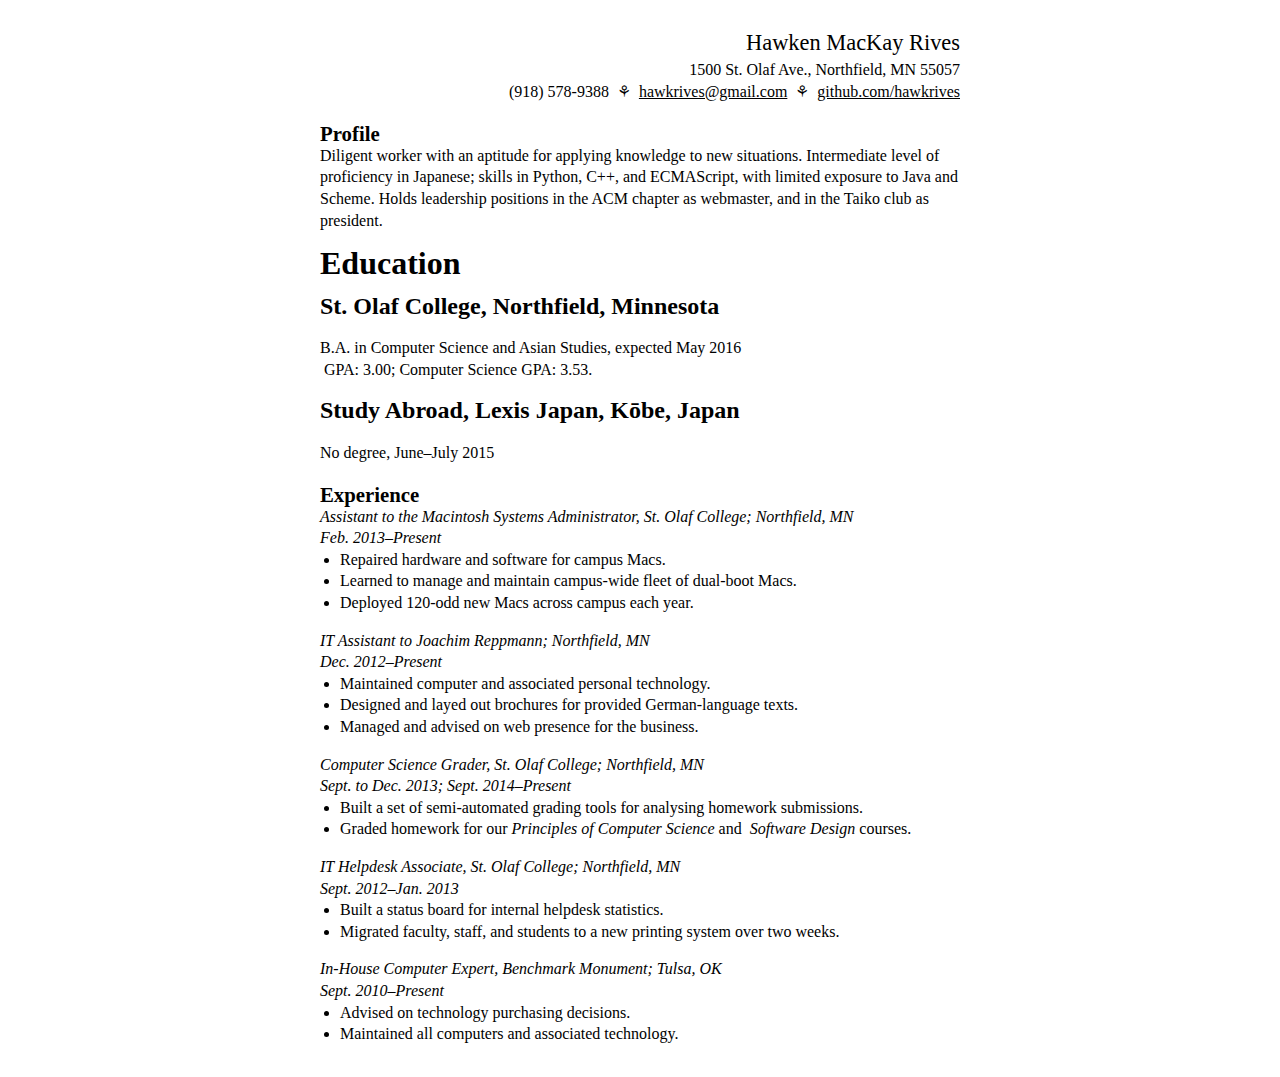
==== resume/index.html @ a1de27e5 "move education to the beginning" ====
<!doctype html>
<html lang='en-us' dir='ltr'>
<head>
	<meta charset='utf-8'>
	<title>Resumé – Hawken MacKay Rives</title>
	<meta name='viewport' content='width=device-width, initial-scale=1'>
	<style>
	body {
		font-family: Georgia, serif;
		font-size: 16px;

		max-width: 40em;
		margin: 2em auto;
		padding: 0 2em;
		line-height: 1.35em;

		-webkit-hyphens: auto;
		hyphens: auto;
	}

	p {
		margin: 0;
	}
	a {
		color: currentColor;
	}

	#header {
		text-align: right;
	}
	#header h1 {
		font-size: 1.4em;
		font-weight: normal;
		margin-top: 0;
		margin-bottom: 0.25em;
	}
	#header p {
		margin: 0;
	}
	#header span + span::before {
		content: '⚘';
		padding: 0 0.5em;
	}

	section > h2 {
		-webkit-font-feature-settings: 'smcp';  /* stable chrome and opera */
		font-feature-settings: 'smcp';

		font-size: 1.3em;
		margin-top: 1em;
		margin-bottom: 0;
	}

	article h1,
	article h2 {
		font-size: 1em;
		font-style: italic;
		font-weight: normal;
		margin: 0;
	}
	article ul {
		margin: 0;
		padding-left: 20px;
	}
	article + article {
		margin-top: 1em;
	}
	</style>
</head>
<body>
	<header id='header'>
		<h1>Hawken MacKay Rives</h1>
		<p>1500 St. Olaf Ave., Northfield, MN 55057</p>
		<p><span>(918) 578-9388</span><span><a href='mailto:hawkrives@gmail.com'>hawkrives@gmail.com</a></span><span><a href='https://www.github.com/hawkrives'>github.com/hawkrives</a></span></p>
	</header>

	<section id='profile'>
		<h2>Profile</h2>
		<p>
			Diligent worker with an aptitude for applying knowledge to new situations. Intermediate level of proficiency in Japanese; skills in Python, C++, and ECMAScript, with limited exposure to Java and Scheme. Holds leadership positions in the ACM chapter as webmaster, and in the Taiko club as president.
		</p>
	</section>

	<section class='group' id='education'>
		<h1>Education</h1>

		<div class='entry'>
			<h2>St. Olaf College, Northfield, Minnesota </h2>
			<p>B.A. in Computer Science and Asian Studies, expected May 2016</p>
			<p> GPA: 3.00; Computer Science GPA: 3.53.</p>
		</div>

		<div class='entry'>
			<h2>Study Abroad, Lexis Japan, Kōbe, Japan </h2>
			<p>No degree, June–July 2015</p>
		</div>
	</section>

	<section id='experience'>
		<h2>Experience</h2>

		<article>
			<h1>Assistant to the Macintosh Systems Administrator, St. Olaf College; Northfield, MN</h1>
			<h2>Feb. 2013–Present</h2>
			<ul>
				<li>Repaired hardware and software for campus Macs.</li>
				<li>Learned to manage and maintain campus-wide fleet of dual-boot Macs.</li>
				<li>Deployed 120-odd new Macs across campus each year.</li>
			</ul>
		</article>

		<article>
			<h1>IT Assistant to Joachim Reppmann; Northfield, MN</h1>
			<h2>Dec. 2012–Present</h2>
			<ul>
				<li>Maintained computer and associated personal technology.</li>
				<li>Designed and layed out brochures for provided German-language texts.</li>
				<li>Managed and advised on web presence for the business.</li>
			</ul>
		</article>

		<article>
			<h1>Computer Science Grader, St. Olaf College; Northfield, MN</h1>
			<h2>Sept. to Dec. 2013; Sept. 2014–Present</h2>
			<ul>
				<li>Built a set of semi-automated grading tools for analysing homework submissions.</li>
				<li>Graded homework for our <em>Principles of Computer Science</em> and <em> Software Design</em> courses.</li>
			</ul>
		</article>

		<article>
			<h1>IT Helpdesk Associate, St. Olaf College; Northfield, MN</h1>
			<h2>Sept. 2012–Jan. 2013</h2>
			<ul>
				<li>Built a status board for internal helpdesk statistics.</li>
				<li>Migrated faculty, staff, and students to a new printing system over two weeks.</li>
			</ul>
		</article>

		<article>
			<h1>In-House Computer Expert, Benchmark Monument; Tulsa, OK</h1>
			<h2>Sept. 2010–Present</h2>
			<ul>
				<li>Advised on technology purchasing decisions.</li>
				<li>Maintained all computers and associated technology.</li>
			</ul>
		</article>
	</section>



	</section>
</body>
</html>
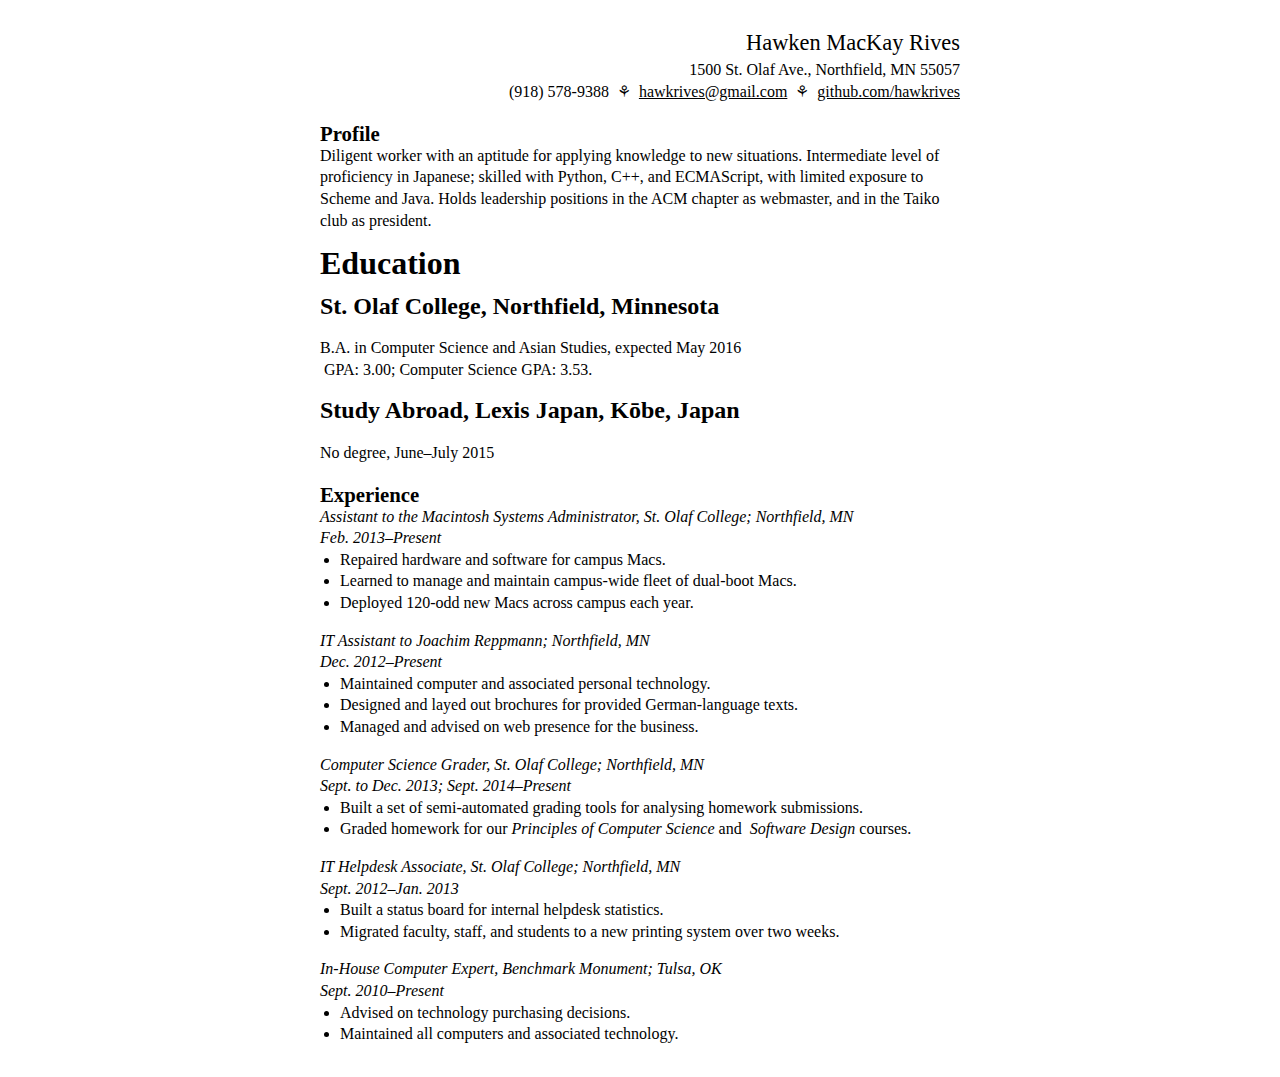
==== commit 8c506c97: "edit opening paragraph" ====
--- a/resume/index.html
+++ b/resume/index.html
@@ -77,7 +77,7 @@
 	<section id='profile'>
 		<h2>Profile</h2>
 		<p>
-			Diligent worker with an aptitude for applying knowledge to new situations. Intermediate level of proficiency in Japanese; skills in Python, C++, and ECMAScript, with limited exposure to Java and Scheme. Holds leadership positions in the ACM chapter as webmaster, and in the Taiko club as president.
+			Diligent worker with an aptitude for applying knowledge to new situations. Intermediate level of proficiency in Japanese; skilled with Python, C++, and ECMAScript, with limited exposure to Scheme and Java. Holds leadership positions in the ACM chapter as webmaster, and in the Taiko club as president.
 		</p>
 	</section>
 
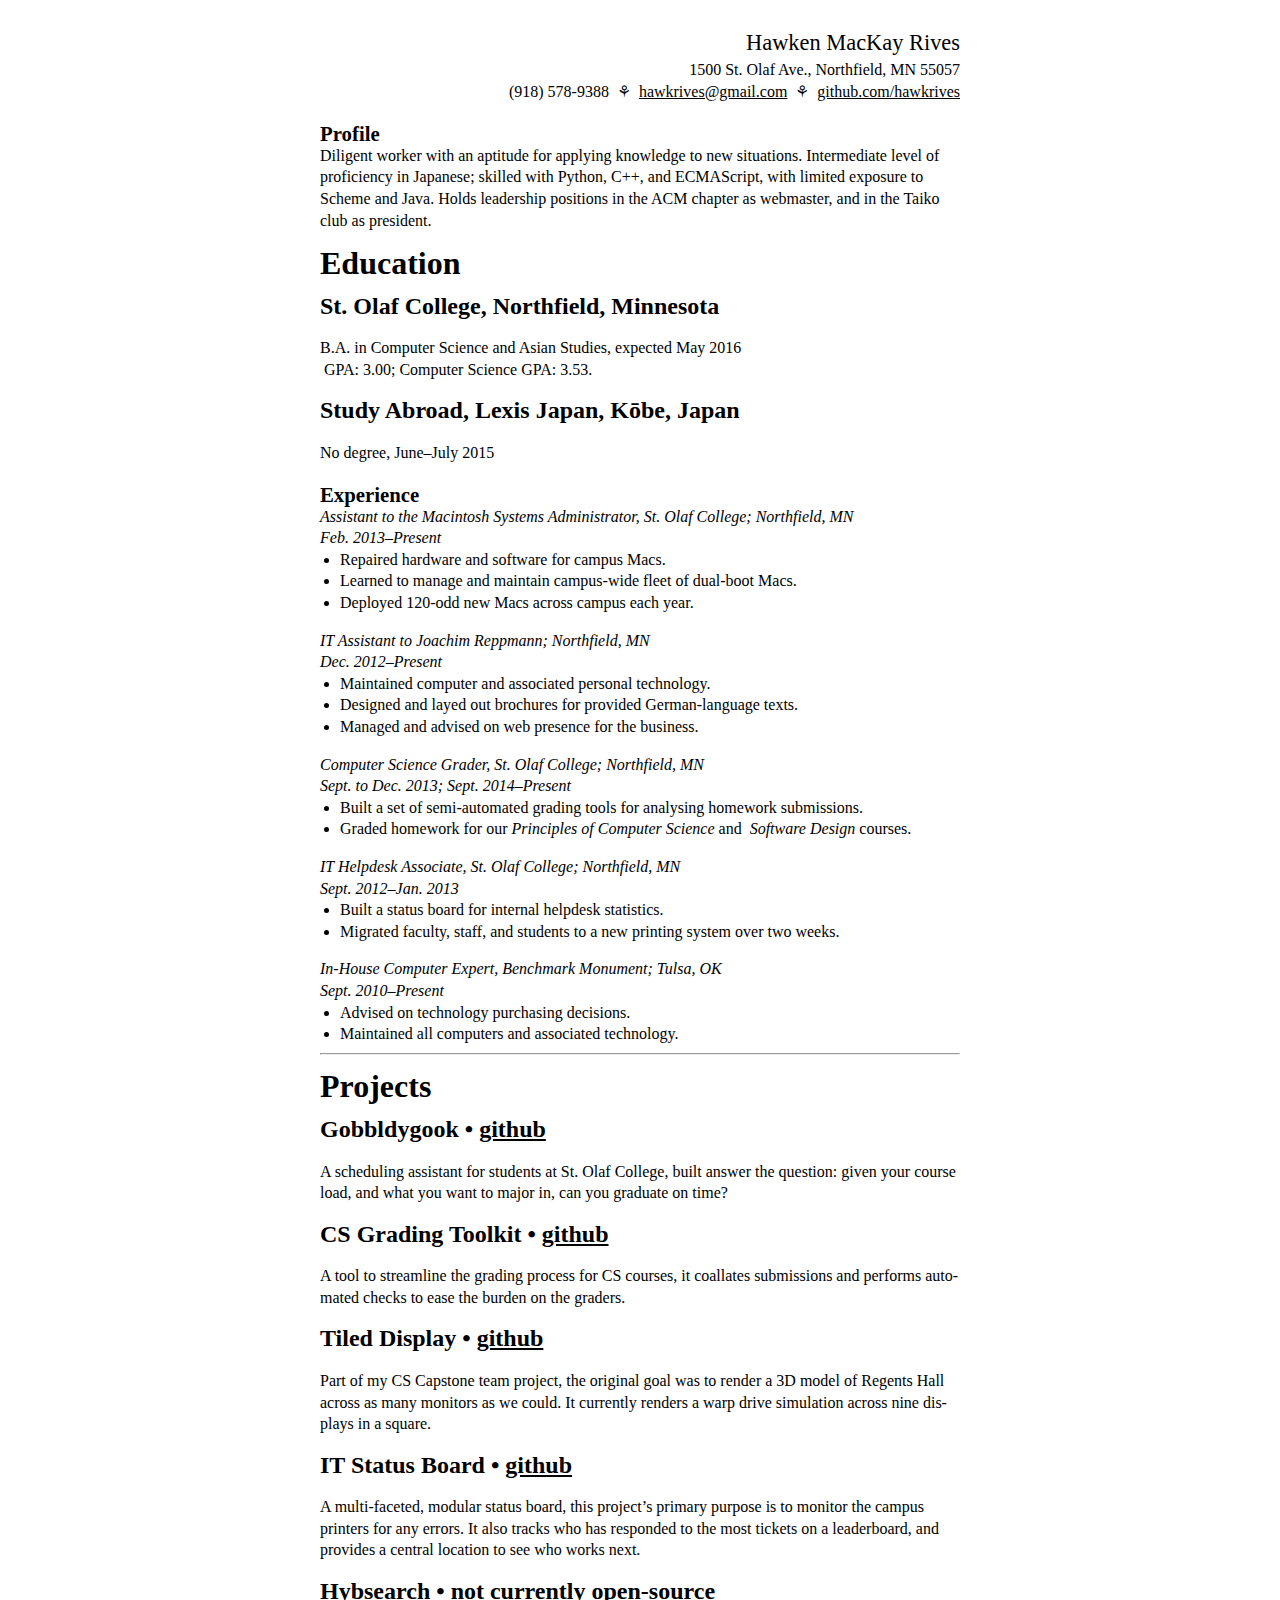
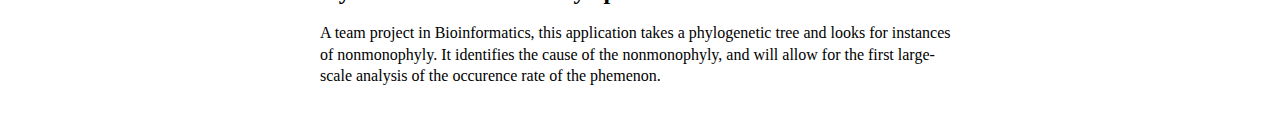
==== commit 0e84d6ed: "add projects list to the end" ====
--- a/resume/index.html
+++ b/resume/index.html
@@ -151,8 +151,35 @@
 		</article>
 	</section>
 
+	<hr class='page-break' />
 
+	<section class='group' id='projects'>
+		<h1>Projects</h1>
 
+		<div class='entry'>
+			<h2>Gobbldygook • <a href='https://github.com/hawkrives/gobbldygook'>github</a></h2>
+			<p>A scheduling assistant for students at St. Olaf College, built answer the question: given your course load, and what you want to major in, can you graduate on time?</p>
+		</div>
+
+		<div class='entry'>
+			<h2>CS Grading Toolkit • <a href='https://github.com/StoDevX/cs251-toolkit'>github</a></h2>
+			<p>A tool to streamline the grading process for CS courses, it coallates submissions and performs automated checks to ease the burden on the graders.</p>
+		</div>
+
+		<div class='entry'>
+			<h2>Tiled Display • <a href='https://github.com/StoDevX/purple-dragons'>github</a></h2>
+			<p>Part of my CS Capstone team project, the original goal was to render a 3D model of Regents Hall across as many monitors as we could. It currently renders a warp drive simulation across nine displays in a square.</p>
+		</div>
+
+		<div class='entry'>
+			<h2>IT Status Board • <a href='https://github.com/hawkrives/stolaf-ubersicht-widgets'>github</a></h2>
+			<p>A multi-faceted, modular status board, this project’s primary purpose is to monitor the campus printers for any errors. It also tracks who has responded to the most tickets on a leaderboard, and provides a central location to see who works next.</p>
+		</div>
+
+		<div class='entry'>
+			<h2>Hybsearch • not currently open-source</h2>
+			<p>A team project in Bioinformatics, this application takes a phylogenetic tree and looks for instances of nonmonophyly. It identifies the cause of the nonmonophyly, and will allow for the first large-scale analysis of the occurence rate of the phemenon.</p>
+		</div>
 	</section>
 </body>
 </html>
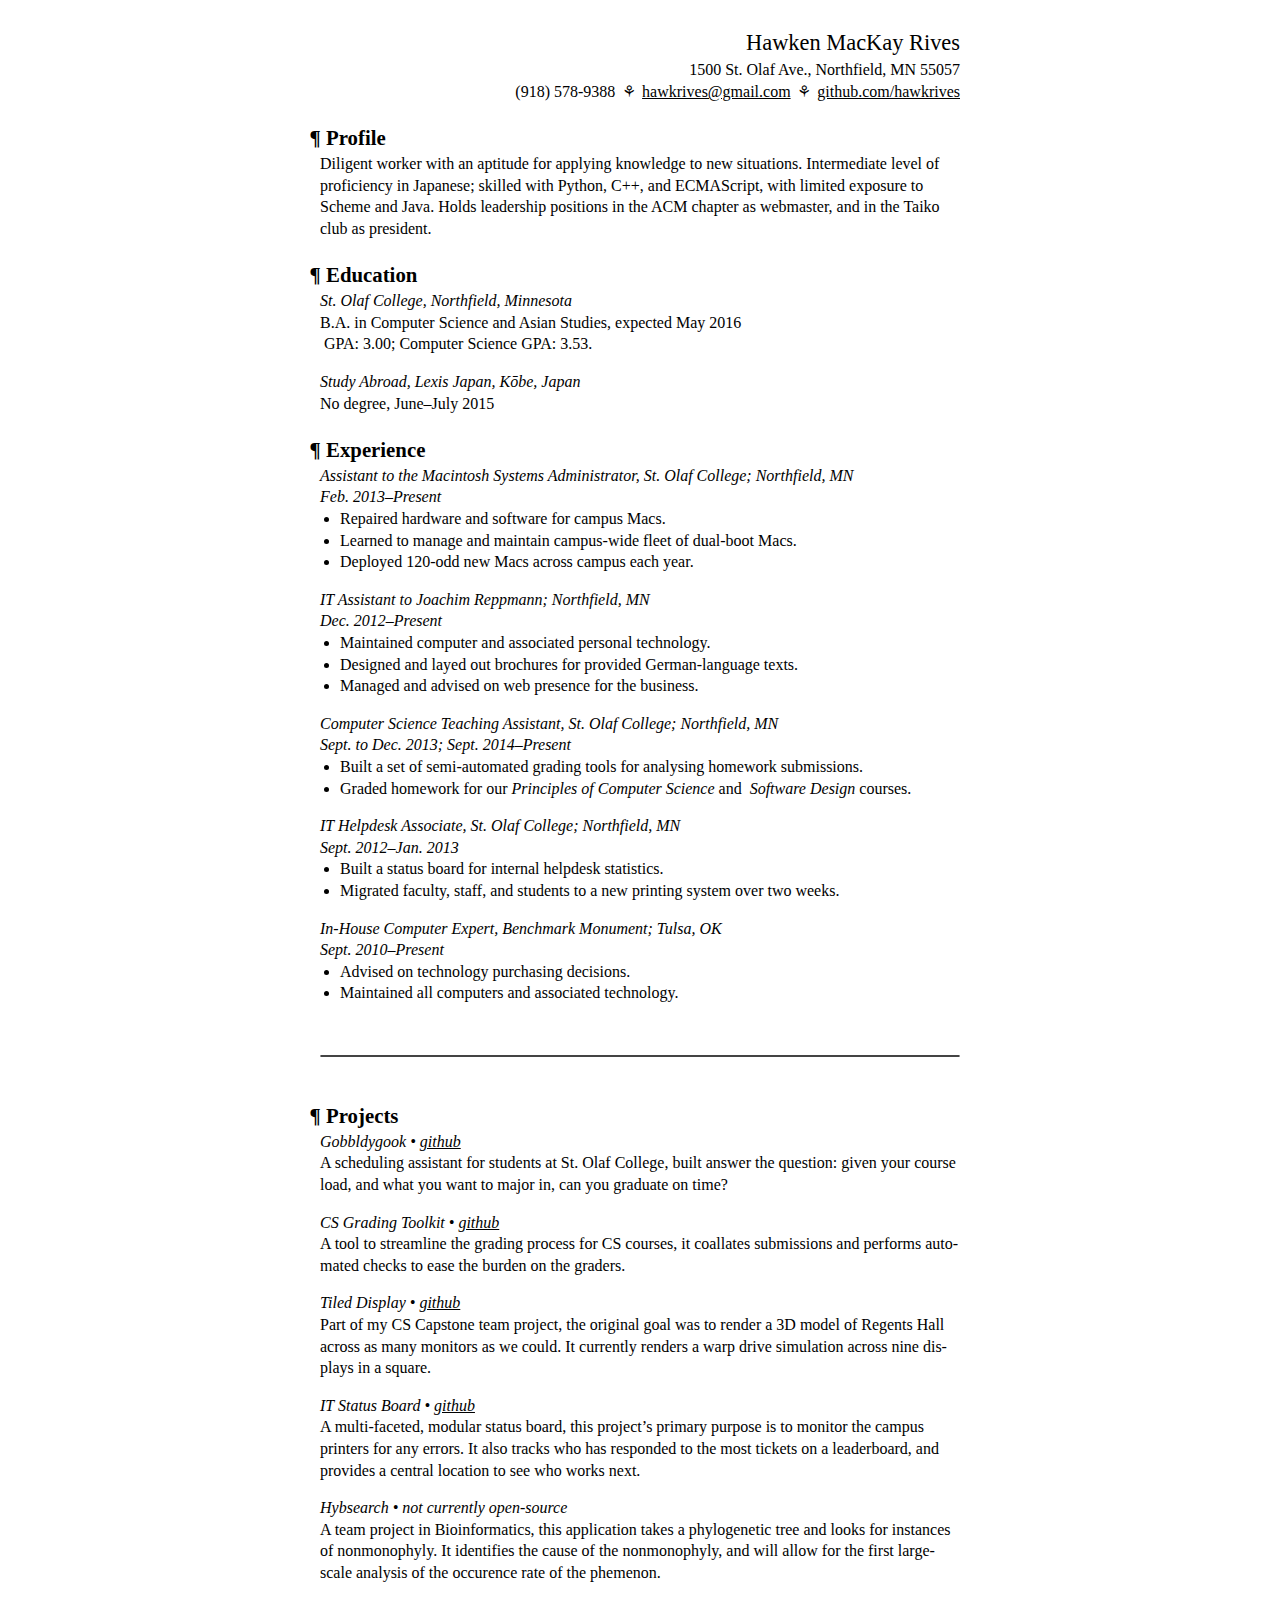
==== commit f198b8be: "add classes to more elements for clarity" ====
--- a/resume/index.html
+++ b/resume/index.html
@@ -38,32 +38,46 @@
 		margin: 0;
 	}
 	#header span + span::before {
-		content: '⚘';
-		padding: 0 0.5em;
+		content: ' ⚘ ';
+		padding: 0 0.15em;
 	}
 
-	section > h2 {
-		-webkit-font-feature-settings: 'smcp';  /* stable chrome and opera */
-		font-feature-settings: 'smcp';
-
+	.group > h1 {
 		font-size: 1.3em;
-		margin-top: 1em;
-		margin-bottom: 0;
+		margin-top: 1.2em;
+		margin-bottom: 0.2em;
 	}
 
-	article h1,
-	article h2 {
+	.group > h1::before {
+		content: '¶ ';
+		margin-left: -0.5em;
+	}
+
+	.entry h2,
+	.entry h3 {
 		font-size: 1em;
 		font-style: italic;
 		font-weight: normal;
 		margin: 0;
 	}
-	article ul {
+	.entry ul {
 		margin: 0;
 		padding-left: 20px;
 	}
-	article + article {
+	.entry + .entry {
 		margin-top: 1em;
+	}
+
+	.page-break {
+		margin: 0;
+		margin-top: 3.2em;
+		margin-bottom: 3em;
+
+		border-style: solid;
+		border-width: 1px;
+		border-color: #444;
+
+		border-radius: 1px;
 	}
 	</style>
 </head>
@@ -71,11 +85,11 @@
 	<header id='header'>
 		<h1>Hawken MacKay Rives</h1>
 		<p>1500 St. Olaf Ave., Northfield, MN 55057</p>
-		<p><span>(918) 578-9388</span><span><a href='mailto:hawkrives@gmail.com'>hawkrives@gmail.com</a></span><span><a href='https://www.github.com/hawkrives'>github.com/hawkrives</a></span></p>
+		<p><span class='phone'>(918) 578-9388</span><span class='email'><a href='mailto:hawkrives@gmail.com'>hawkrives@gmail.com</a></span><span class='url'><a href='https://www.github.com/hawkrives'>github.com/hawkrives</a></span></p>
 	</header>
 
-	<section id='profile'>
-		<h2>Profile</h2>
+	<section class='group' id='profile'>
+		<h1>Profile</h1>
 		<p>
 			Diligent worker with an aptitude for applying knowledge to new situations. Intermediate level of proficiency in Japanese; skilled with Python, C++, and ECMAScript, with limited exposure to Scheme and Java. Holds leadership positions in the ACM chapter as webmaster, and in the Taiko club as president.
 		</p>
@@ -99,56 +113,56 @@
 		</div>
 	</section>
 
-	<section id='experience'>
-		<h2>Experience</h2>
+	<section class='group' id='experience'>
+		<h1>Experience</h1>
 
-		<article>
-			<h1>Assistant to the Macintosh Systems Administrator, St. Olaf College; Northfield, MN</h1>
-			<h2>Feb. 2013–Present</h2>
+		<div class='entry'>
+			<h2>Assistant to the Macintosh Systems Administrator, St. Olaf College; Northfield, MN</h2>
+			<h3>Feb. 2013–Present</h3>
 			<ul>
 				<li>Repaired hardware and software for campus Macs.</li>
 				<li>Learned to manage and maintain campus-wide fleet of dual-boot Macs.</li>
 				<li>Deployed 120-odd new Macs across campus each year.</li>
 			</ul>
-		</article>
+		</div>
 
-		<article>
-			<h1>IT Assistant to Joachim Reppmann; Northfield, MN</h1>
-			<h2>Dec. 2012–Present</h2>
+		<div class='entry'>
+			<h2>IT Assistant to Joachim Reppmann; Northfield, MN</h2>
+			<h3>Dec. 2012–Present</h3>
 			<ul>
 				<li>Maintained computer and associated personal technology.</li>
 				<li>Designed and layed out brochures for provided German-language texts.</li>
 				<li>Managed and advised on web presence for the business.</li>
 			</ul>
-		</article>
+		</div>
 
-		<article>
-			<h1>Computer Science Grader, St. Olaf College; Northfield, MN</h1>
-			<h2>Sept. to Dec. 2013; Sept. 2014–Present</h2>
+		<div class='entry'>
+			<h2>Computer Science Teaching Assistant, St. Olaf College; Northfield, MN</h2>
+			<h3>Sept. to Dec. 2013; Sept. 2014–Present</h3>
 			<ul>
 				<li>Built a set of semi-automated grading tools for analysing homework submissions.</li>
 				<li>Graded homework for our <em>Principles of Computer Science</em> and <em>  Software Design</em> courses.</li>
 			</ul>
-		</article>
+		</div>
 
-		<article>
-			<h1>IT Helpdesk Associate, St. Olaf College; Northfield, MN</h1>
-			<h2>Sept. 2012–Jan. 2013</h2>
+		<div class='entry'>
+			<h2>IT Helpdesk Associate, St. Olaf College; Northfield, MN</h2>
+			<h3>Sept. 2012–Jan. 2013</h3>
 			<ul>
 				<li>Built a status board for internal helpdesk statistics.</li>
 				<li>Migrated faculty, staff, and students to a new printing system over two weeks.</li>
 			</ul>
-		</article>
+		</div>
 
-		<article>
-			<h1>In-House Computer Expert, Benchmark Monument; Tulsa, OK</h1>
-			<h2>Sept. 2010–Present</h2>
+		<div class='entry'>
+			<h2>In-House Computer Expert, Benchmark Monument; Tulsa, OK</h2>
+			<h3>Sept. 2010–Present</h3>
 			<ul>
 				<li>Advised on technology purchasing decisions.</li>
 				<li>Maintained all computers and associated technology.</li>
 			</ul>
-		</article>
+		</div>
 	</section>
 
 	<hr class='page-break' />
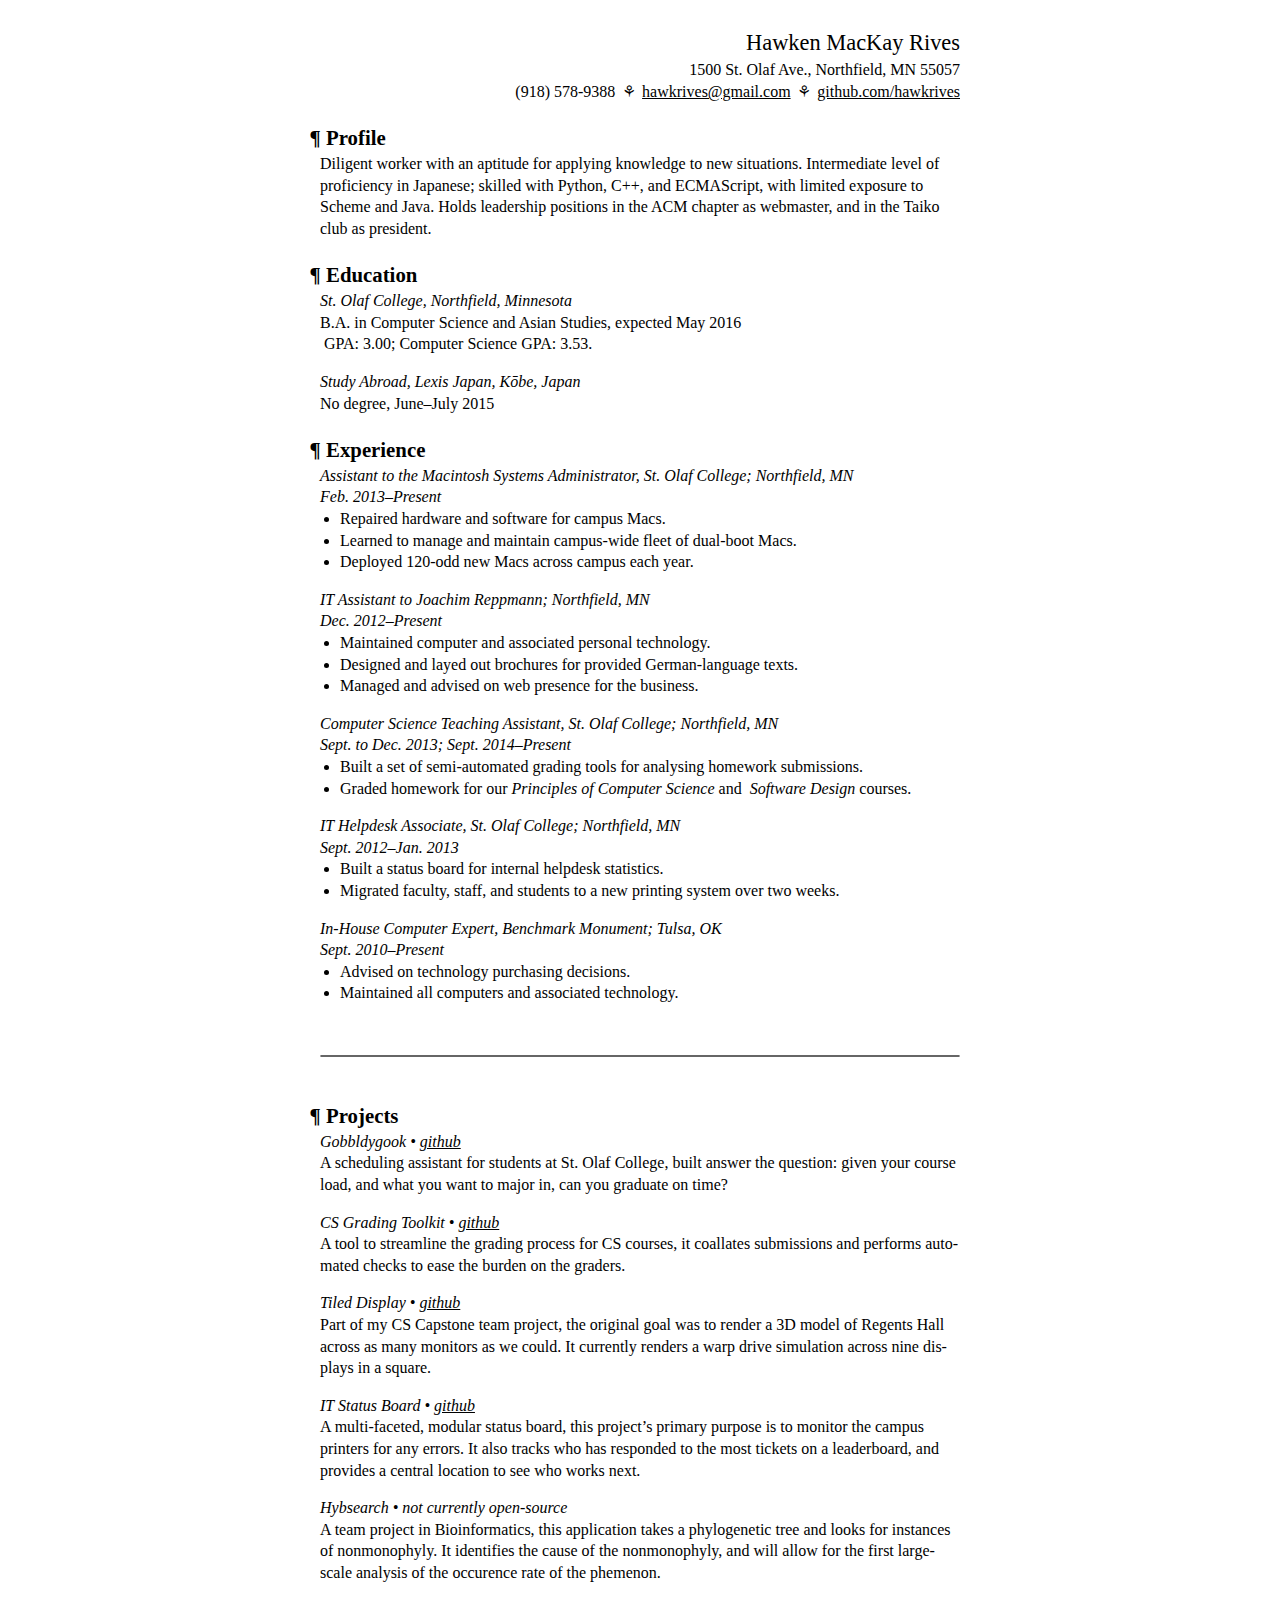
==== commit 7ae20783: "lighten the separator" ====
--- a/resume/index.html
+++ b/resume/index.html
@@ -75,7 +75,7 @@
 
 		border-style: solid;
 		border-width: 1px;
-		border-color: #444;
+		border-color: #666;
 
 		border-radius: 1px;
 	}
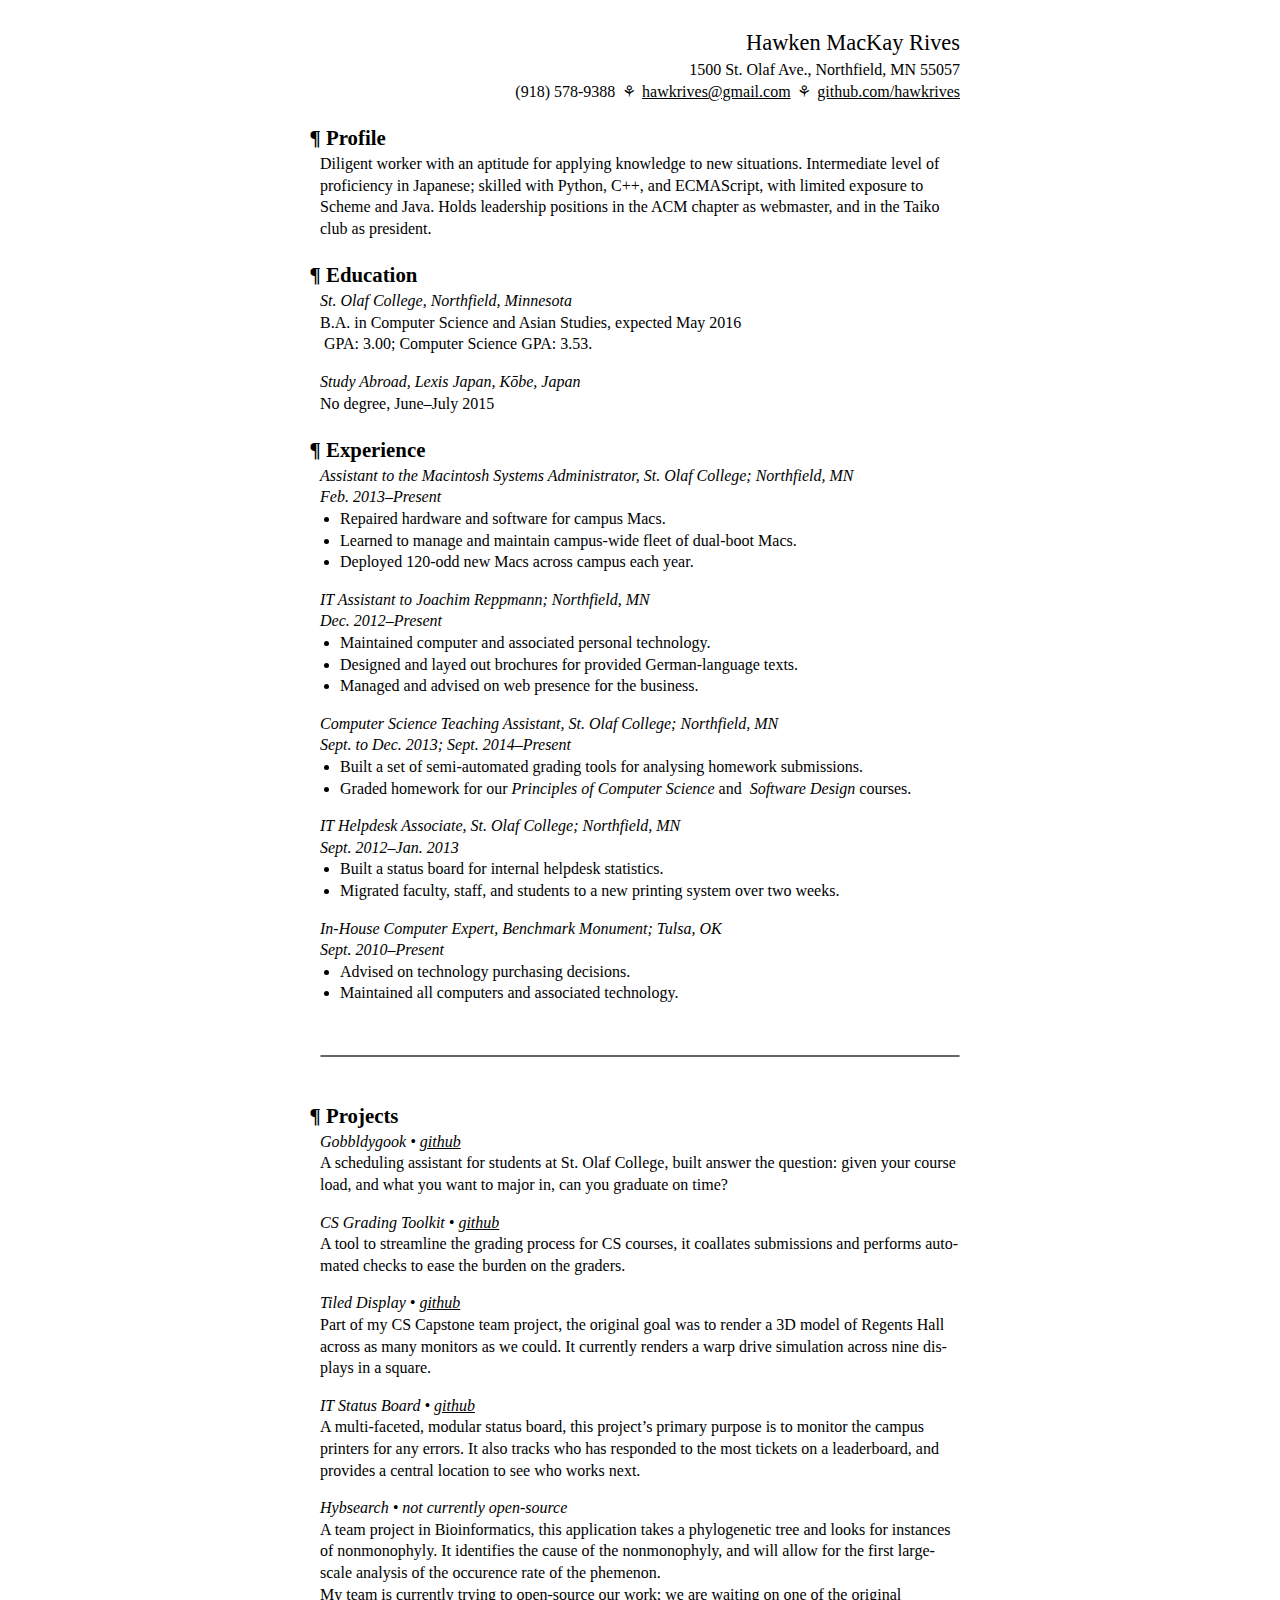
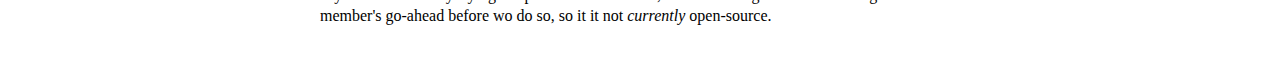
==== commit ffe73d26: "add paragraph about hybsearch's non-open-sourceness" ====
--- a/resume/index.html
+++ b/resume/index.html
@@ -193,6 +193,7 @@
 		<div class='entry'>
 			<h2>Hybsearch • not currently open-source</h2>
 			<p>A team project in Bioinformatics, this application takes a phylogenetic tree and looks for instances of nonmonophyly. It identifies the cause of the nonmonophyly, and will allow for the first large-scale analysis of the occurence rate of the phemenon.</p>
+			<p>My team is currently trying to open-source our work; we are waiting on one of the original member's go-ahead before wo do so, so it it not <em>currently</em> open-source.</p>
 		</div>
 	</section>
 </body>
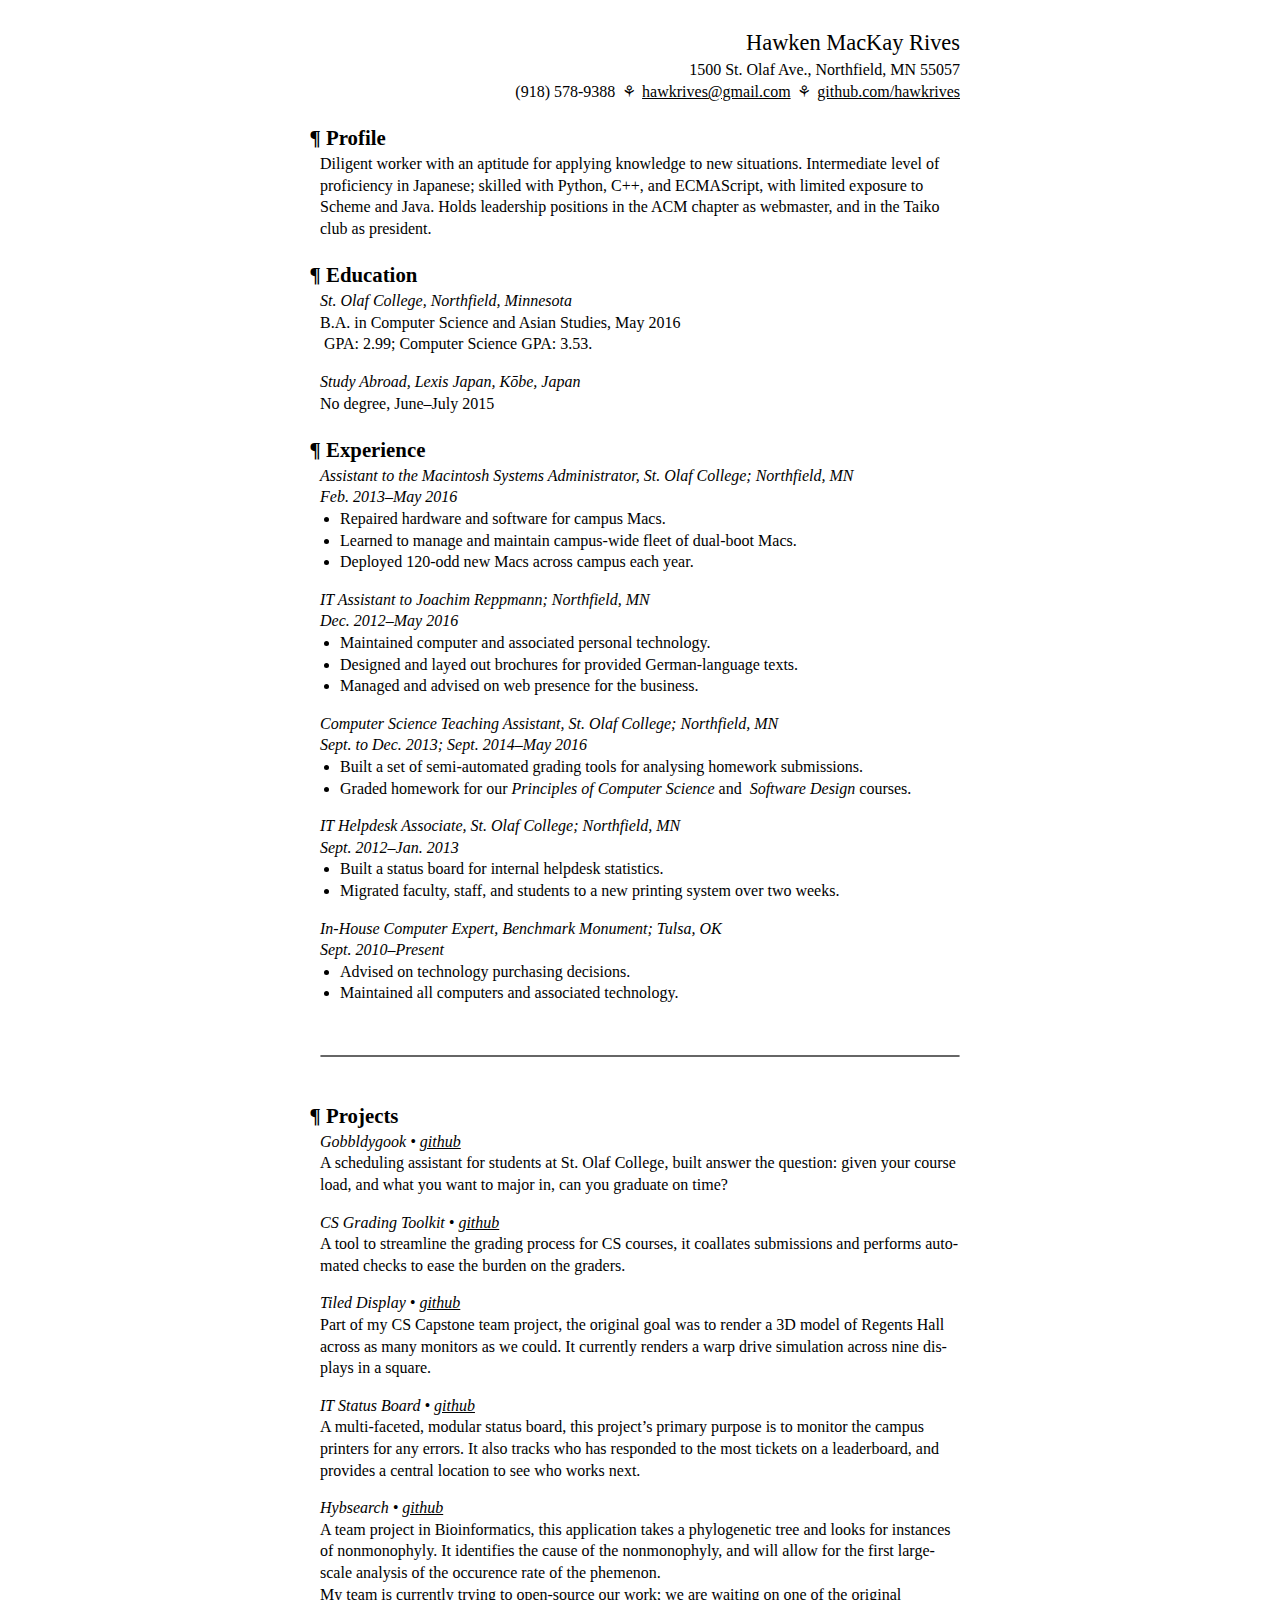
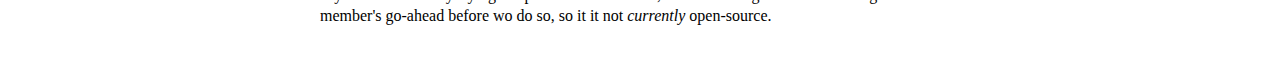
==== commit ec5bd5f8: "update dates worked at places" ====
--- a/resume/index.html
+++ b/resume/index.html
@@ -101,9 +101,9 @@
 		<div class='entry'>
 			<h2>St. Olaf College, Northfield, Minnesota  </h2>
-			<p>B.A. in Computer Science and Asian Studies, expected May 2016</p>
+			<p>B.A. in Computer Science and Asian Studies, May 2016</p>
 			<p> -GPA: 3.00; Computer Science GPA: 3.53.</p>
+GPA: 2.99; Computer Science GPA: 3.53.</p>
 		</div>
 
 		<div class='entry'>
@@ -118,7 +118,7 @@
 
 		<div class='entry'>
 			<h2>Assistant to the Macintosh Systems Administrator, St. Olaf College; Northfield, MN</h2>
-			<h3>Feb. 2013–Present</h3>
+			<h3>Feb. 2013–May 2016</h3>
 			<ul>
 				<li>Repaired hardware and software for campus Macs.</li>
 				<li>Learned to manage and maintain campus-wide fleet of dual-boot Macs.</li>
@@ -128,7 +128,7 @@
 
 		<div class='entry'>
 			<h2>IT Assistant to Joachim Reppmann; Northfield, MN</h2>
-			<h3>Dec. 2012–Present</h3>
+			<h3>Dec. 2012–May 2016</h3>
 			<ul>
 				<li>Maintained computer and associated personal technology.</li>
 				<li>Designed and layed out brochures for provided German-language texts.</li>
@@ -138,7 +138,7 @@
 
 		<div class='entry'>
 			<h2>Computer Science Teaching Assistant, St. Olaf College; Northfield, MN</h2>
-			<h3>Sept. to Dec. 2013; Sept. 2014–Present</h3>
+			<h3>Sept. to Dec. 2013; Sept. 2014–May 2016</h3>
 			<ul>
 				<li>Built a set of semi-automated grading tools for analysing homework submissions.</li>
 				<li>Graded homework for our <em>Principles of Computer Science</em> and <em> @@ -191,7 +191,7 @@
 		</div>
 
 		<div class='entry'>
-			<h2>Hybsearch • not currently open-source</h2>
+			<h2>Hybsearch • <a href='https://github.com/hawkrives/hybsearch'>github</a></h2>
 			<p>A team project in Bioinformatics, this application takes a phylogenetic tree and looks for instances of nonmonophyly. It identifies the cause of the nonmonophyly, and will allow for the first large-scale analysis of the occurence rate of the phemenon.</p>
 			<p>My team is currently trying to open-source our work; we are waiting on one of the original member's go-ahead before wo do so, so it it not <em>currently</em> open-source.</p>
 		</div>
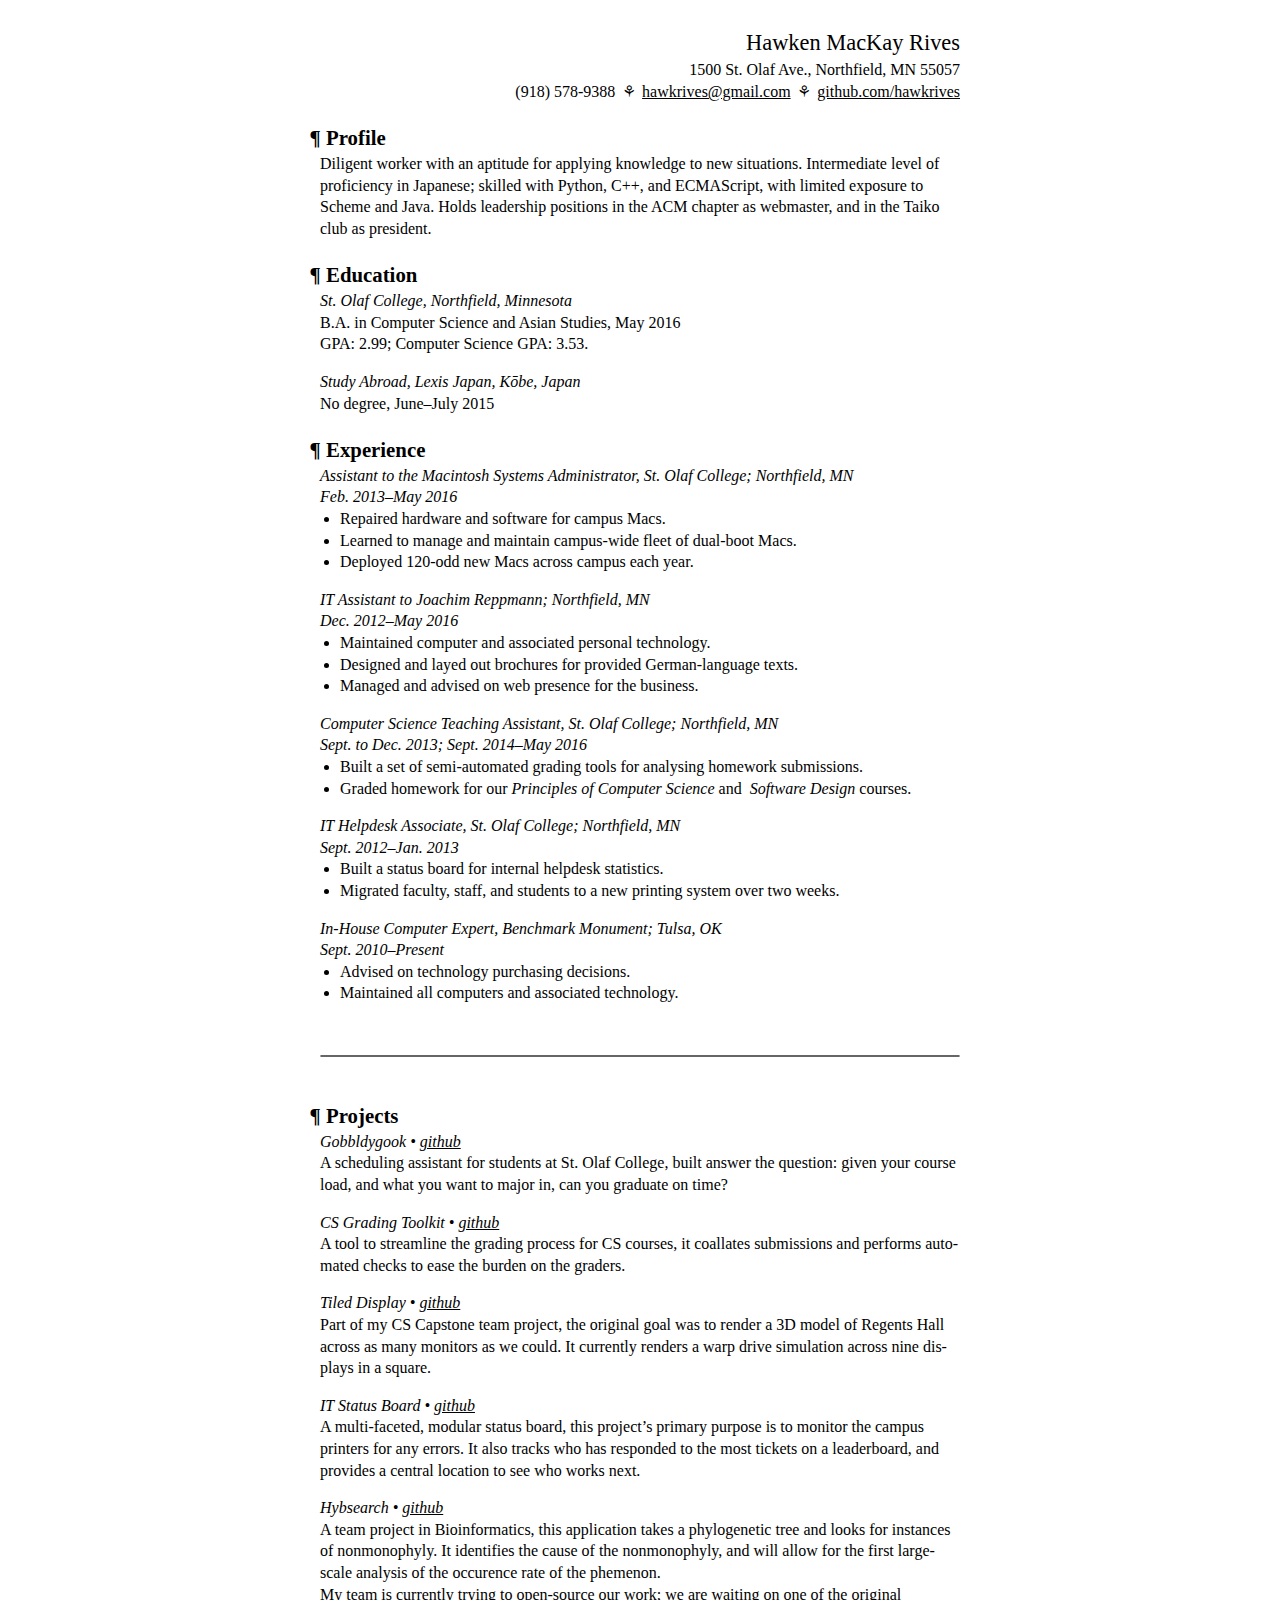
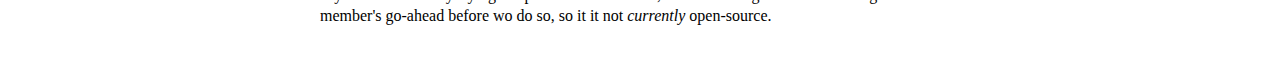
==== commit dd65db22: "remove \u2028" ====
--- a/resume/index.html
+++ b/resume/index.html
@@ -99,16 +99,13 @@
 		<h1>Education</h1>
 
 		<div class='entry'>
-			<h2>St. Olaf College, Northfield, Minnesota -</h2>
+			<h2>St. Olaf College, Northfield, Minnesota</h2>
 			<p>B.A. in Computer Science and Asian Studies, May 2016</p>
-			<p> -GPA: 2.99; Computer Science GPA: 3.53.</p>
+			<p>GPA: 2.99; Computer Science GPA: 3.53.</p>
 		</div>
 
 		<div class='entry'>
-			<h2>Study Abroad, Lexis Japan, Kōbe, Japan -</h2>
+			<h2>Study Abroad, Lexis Japan, Kōbe, Japan</h2>
 			<p>No degree, June–July 2015</p>
 		</div>
 	</section>
